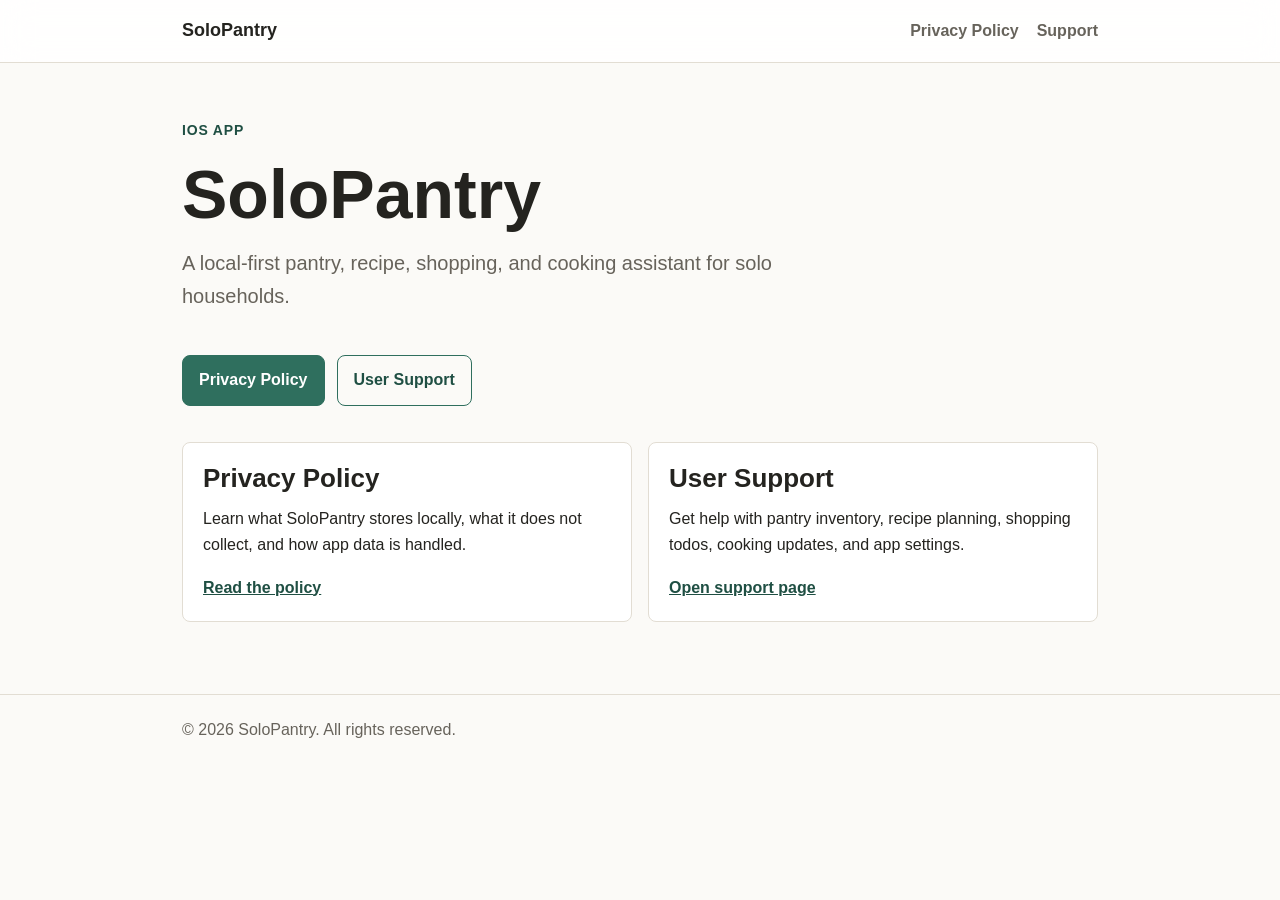
==== index.html @ 13faa622 "Initial GitHub Pages site" ====
<!doctype html>
<html lang="en">
  <head>
    <meta charset="utf-8">
    <meta name="viewport" content="width=device-width, initial-scale=1">
    <title>SoloPantry</title>
    <meta name="description" content="SoloPantry support and privacy information.">
    <link rel="stylesheet" href="assets/styles.css">
  </head>
  <body>
    <header class="site-header">
      <nav class="nav" aria-label="Main navigation">
        <a class="brand" href="./">SoloPantry</a>
        <div class="nav-links">
          <a href="privacy.html">Privacy Policy</a>
          <a href="support.html">Support</a>
        </div>
      </nav>
    </header>

    <main>
      <section class="hero">
        <div class="eyebrow">iOS App</div>
        <h1>SoloPantry</h1>
        <p class="lead">
          A local-first pantry, recipe, shopping, and cooking assistant for solo households.
        </p>
        <div class="actions">
          <a class="button" href="privacy.html">Privacy Policy</a>
          <a class="button secondary" href="support.html">User Support</a>
        </div>
      </section>

      <section class="grid" aria-label="Important links">
        <article class="card">
          <h2>Privacy Policy</h2>
          <p>
            Learn what SoloPantry stores locally, what it does not collect, and how app data is handled.
          </p>
          <a href="privacy.html">Read the policy</a>
        </article>

        <article class="card">
          <h2>User Support</h2>
          <p>
            Get help with pantry inventory, recipe planning, shopping todos, cooking updates, and app settings.
          </p>
          <a href="support.html">Open support page</a>
        </article>
      </section>
    </main>

    <footer class="site-footer">
      <div class="footer-inner">
        <span>&copy; 2026 SoloPantry. All rights reserved.</span>
      </div>
    </footer>
  </body>
</html>
---- assets/styles.css ----
:root {
  color-scheme: light dark;
  --bg: #fbfaf7;
  --panel: #ffffff;
  --text: #24231f;
  --muted: #67635b;
  --line: #e2ddd3;
  --accent: #2f6f5e;
  --accent-strong: #1f4f43;
  --soft: #eef5f1;
}

* {
  box-sizing: border-box;
}

body {
  margin: 0;
  font-family: -apple-system, BlinkMacSystemFont, "Segoe UI", sans-serif;
  background: var(--bg);
  color: var(--text);
  line-height: 1.65;
}

a {
  color: var(--accent-strong);
  font-weight: 600;
}

.site-header {
  border-bottom: 1px solid var(--line);
  background: rgba(255, 255, 255, 0.82);
  backdrop-filter: blur(16px);
  position: sticky;
  top: 0;
}

.nav {
  max-width: 960px;
  margin: 0 auto;
  padding: 16px 22px;
  display: flex;
  align-items: center;
  justify-content: space-between;
  gap: 16px;
}

.brand {
  color: var(--text);
  font-size: 18px;
  font-weight: 750;
  text-decoration: none;
}

.nav-links {
  display: flex;
  gap: 18px;
  flex-wrap: wrap;
}

.nav-links a {
  color: var(--muted);
  text-decoration: none;
}

.nav-links a:hover,
.nav-links a[aria-current="page"] {
  color: var(--accent-strong);
}

main {
  max-width: 960px;
  margin: 0 auto;
  padding: 56px 22px 72px;
}

.hero {
  display: grid;
  gap: 18px;
  max-width: 760px;
}

.eyebrow {
  color: var(--accent-strong);
  font-size: 14px;
  font-weight: 750;
  letter-spacing: 0.06em;
  text-transform: uppercase;
}

h1 {
  margin: 0;
  font-size: clamp(36px, 7vw, 68px);
  line-height: 1.02;
  letter-spacing: 0;
}

h2 {
  margin: 44px 0 12px;
  font-size: 26px;
  line-height: 1.2;
  letter-spacing: 0;
}

h3 {
  margin: 28px 0 8px;
  font-size: 19px;
}

p {
  margin: 0 0 16px;
}

.lead {
  color: var(--muted);
  font-size: 20px;
  max-width: 700px;
}

.actions {
  display: flex;
  gap: 12px;
  flex-wrap: wrap;
  margin-top: 8px;
}

.button {
  border: 1px solid var(--accent);
  border-radius: 8px;
  color: #ffffff;
  background: var(--accent);
  padding: 11px 16px;
  text-decoration: none;
  display: inline-flex;
  align-items: center;
  justify-content: center;
  min-height: 44px;
}

.button.secondary {
  color: var(--accent-strong);
  background: transparent;
}

.grid {
  display: grid;
  grid-template-columns: repeat(2, minmax(0, 1fr));
  gap: 16px;
  margin-top: 36px;
}

.card {
  background: var(--panel);
  border: 1px solid var(--line);
  border-radius: 8px;
  padding: 20px;
}

.card h2,
.card h3 {
  margin-top: 0;
}

.content {
  max-width: 760px;
}

.muted {
  color: var(--muted);
}

ul {
  padding-left: 22px;
}

li {
  margin: 8px 0;
}

.site-footer {
  border-top: 1px solid var(--line);
  color: var(--muted);
}

.footer-inner {
  max-width: 960px;
  margin: 0 auto;
  padding: 22px;
}

@media (max-width: 680px) {
  .nav {
    align-items: flex-start;
    flex-direction: column;
  }

  .grid {
    grid-template-columns: 1fr;
  }
}

@media (prefers-color-scheme: dark) {
  :root {
    --bg: #151613;
    --panel: #1f211d;
    --text: #f3f0e8;
    --muted: #b7b0a3;
    --line: #36382f;
    --accent: #8bc7ad;
    --accent-strong: #a8dec8;
    --soft: #1d2a24;
  }

  .site-header {
    background: rgba(31, 33, 29, 0.82);
  }

  .button {
    color: #102019;
  }

  .button.secondary {
    color: var(--accent-strong);
  }
}
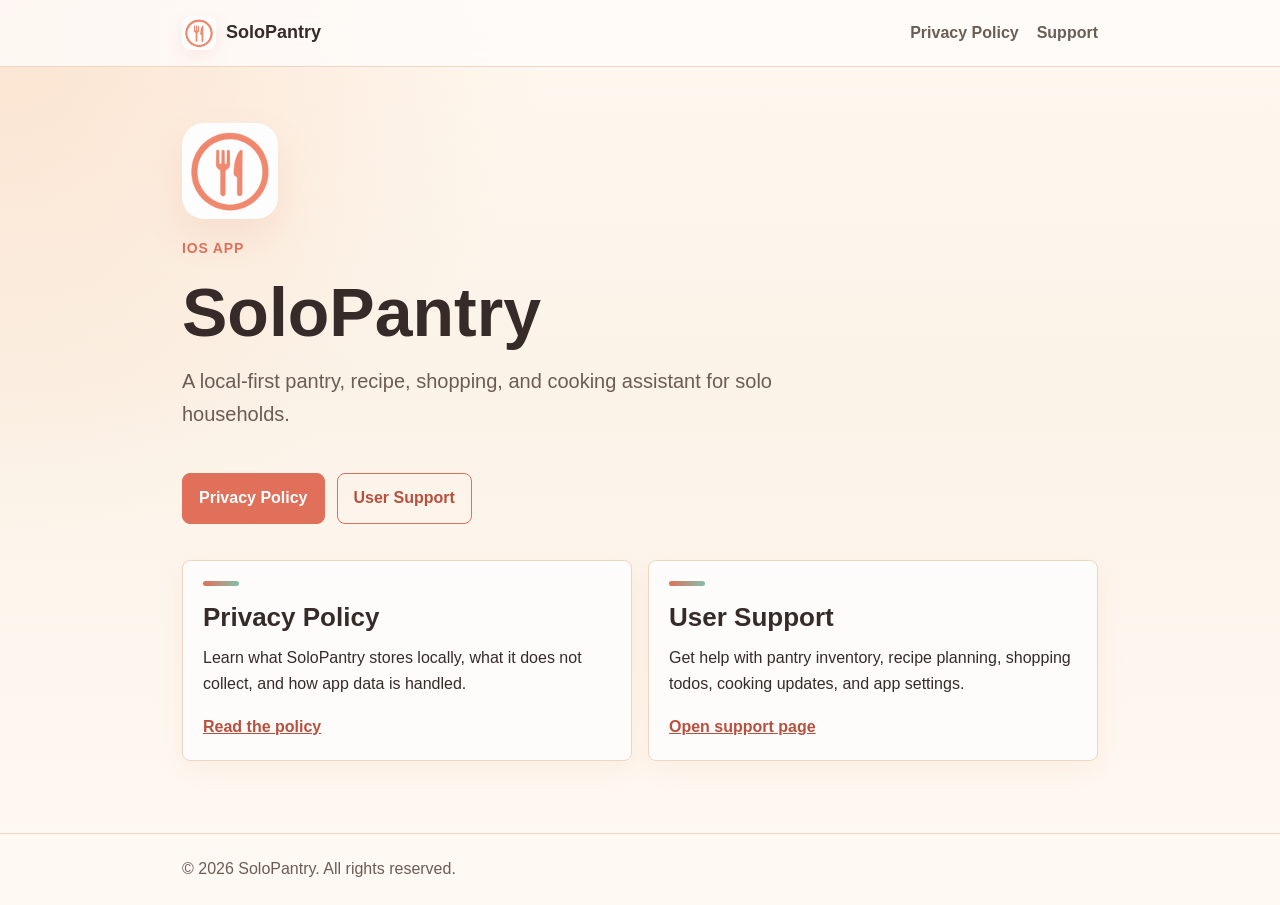
==== commit 8447ad40: "Add app logo and match app theme" ====
--- a/index.html
+++ b/index.html
@@ -5,12 +5,17 @@
     <meta name="viewport" content="width=device-width, initial-scale=1">
     <title>SoloPantry</title>
     <meta name="description" content="SoloPantry support and privacy information.">
+    <link rel="icon" href="assets/app-icon.png">
+    <link rel="apple-touch-icon" href="assets/app-icon.png">
     <link rel="stylesheet" href="assets/styles.css">
   </head>
   <body>
     <header class="site-header">
       <nav class="nav" aria-label="Main navigation">
-        <a class="brand" href="./">SoloPantry</a>
+        <a class="brand" href="./">
+          <img class="brand-icon" src="assets/app-icon.png" alt="" width="34" height="34">
+          <span>SoloPantry</span>
+        </a>
         <div class="nav-links">
           <a href="privacy.html">Privacy Policy</a>
           <a href="support.html">Support</a>
@@ -20,6 +25,7 @@
 
     <main>
       <section class="hero">
+        <img class="hero-logo" src="assets/app-icon.png" alt="SoloPantry app icon" width="96" height="96">
         <div class="eyebrow">iOS App</div>
         <h1>SoloPantry</h1>
         <p class="lead">
--- a/assets/styles.css
+++ b/assets/styles.css
@@ -1,13 +1,16 @@
 :root {
   color-scheme: light dark;
-  --bg: #fbfaf7;
-  --panel: #ffffff;
-  --text: #24231f;
-  --muted: #67635b;
-  --line: #e2ddd3;
-  --accent: #2f6f5e;
-  --accent-strong: #1f4f43;
-  --soft: #eef5f1;
+  --bg: #fbf3e8;
+  --panel: #fefcfa;
+  --text: #362b29;
+  --muted: #6b5c54;
+  --line: #edd6c4;
+  --accent: #e0705a;
+  --accent-strong: #b94f3d;
+  --peach: #f5bd94;
+  --mint: #85c0a9;
+  --soft: #fce6d7;
+  --shadow: rgba(224, 112, 90, 0.12);
 }
 
 * {
@@ -17,7 +20,9 @@
 body {
   margin: 0;
   font-family: -apple-system, BlinkMacSystemFont, "Segoe UI", sans-serif;
-  background: var(--bg);
+  background:
+    radial-gradient(circle at top left, rgba(245, 189, 148, 0.34), transparent 34rem),
+    linear-gradient(180deg, #fff8f0 0%, var(--bg) 42%, #fff9f3 100%);
   color: var(--text);
   line-height: 1.65;
 }
@@ -29,10 +34,11 @@
 
 .site-header {
   border-bottom: 1px solid var(--line);
-  background: rgba(255, 255, 255, 0.82);
+  background: rgba(254, 252, 250, 0.82);
   backdrop-filter: blur(16px);
   position: sticky;
   top: 0;
+  z-index: 10;
 }
 
 .nav {
@@ -50,6 +56,16 @@
   font-size: 18px;
   font-weight: 750;
   text-decoration: none;
+  display: inline-flex;
+  align-items: center;
+  gap: 10px;
+}
+
+.brand-icon {
+  width: 34px;
+  height: 34px;
+  border-radius: 9px;
+  box-shadow: 0 6px 18px var(--shadow);
 }
 
 .nav-links {
@@ -65,7 +81,7 @@
 
 .nav-links a:hover,
 .nav-links a[aria-current="page"] {
-  color: var(--accent-strong);
+  color: var(--accent);
 }
 
 main {
@@ -80,8 +96,15 @@
   max-width: 760px;
 }
 
+.hero-logo {
+  width: 96px;
+  height: 96px;
+  border-radius: 22px;
+  box-shadow: 0 18px 38px var(--shadow);
+}
+
 .eyebrow {
-  color: var(--accent-strong);
+  color: var(--accent);
   font-size: 14px;
   font-weight: 750;
   letter-spacing: 0.06em;
@@ -142,6 +165,10 @@
   background: transparent;
 }
 
+.button:hover {
+  transform: translateY(-1px);
+}
+
 .grid {
   display: grid;
   grid-template-columns: repeat(2, minmax(0, 1fr));
@@ -154,6 +181,17 @@
   border: 1px solid var(--line);
   border-radius: 8px;
   padding: 20px;
+  box-shadow: 0 8px 24px rgba(245, 189, 148, 0.16);
+}
+
+.card::before {
+  content: "";
+  display: block;
+  width: 36px;
+  height: 5px;
+  margin-bottom: 16px;
+  border-radius: 999px;
+  background: linear-gradient(90deg, var(--accent), var(--mint));
 }
 
 .card h2,
@@ -201,22 +239,31 @@
 
 @media (prefers-color-scheme: dark) {
   :root {
-    --bg: #151613;
-    --panel: #1f211d;
-    --text: #f3f0e8;
-    --muted: #b7b0a3;
-    --line: #36382f;
-    --accent: #8bc7ad;
-    --accent-strong: #a8dec8;
-    --soft: #1d2a24;
+    --bg: #000000;
+    --panel: #1c1c1e;
+    --text: #f0e4d2;
+    --muted: #9f9486;
+    --line: #3a3128;
+    --accent: #e88066;
+    --accent-strong: #ffb29d;
+    --peach: #c28a63;
+    --mint: #7faa97;
+    --soft: #241b17;
+    --shadow: rgba(232, 128, 102, 0.2);
+  }
+
+  body {
+    background:
+      radial-gradient(circle at top left, rgba(194, 138, 99, 0.2), transparent 30rem),
+      var(--bg);
   }
 
   .site-header {
-    background: rgba(31, 33, 29, 0.82);
+    background: rgba(28, 28, 30, 0.82);
   }
 
   .button {
-    color: #102019;
+    color: #1b100d;
   }
 
   .button.secondary {
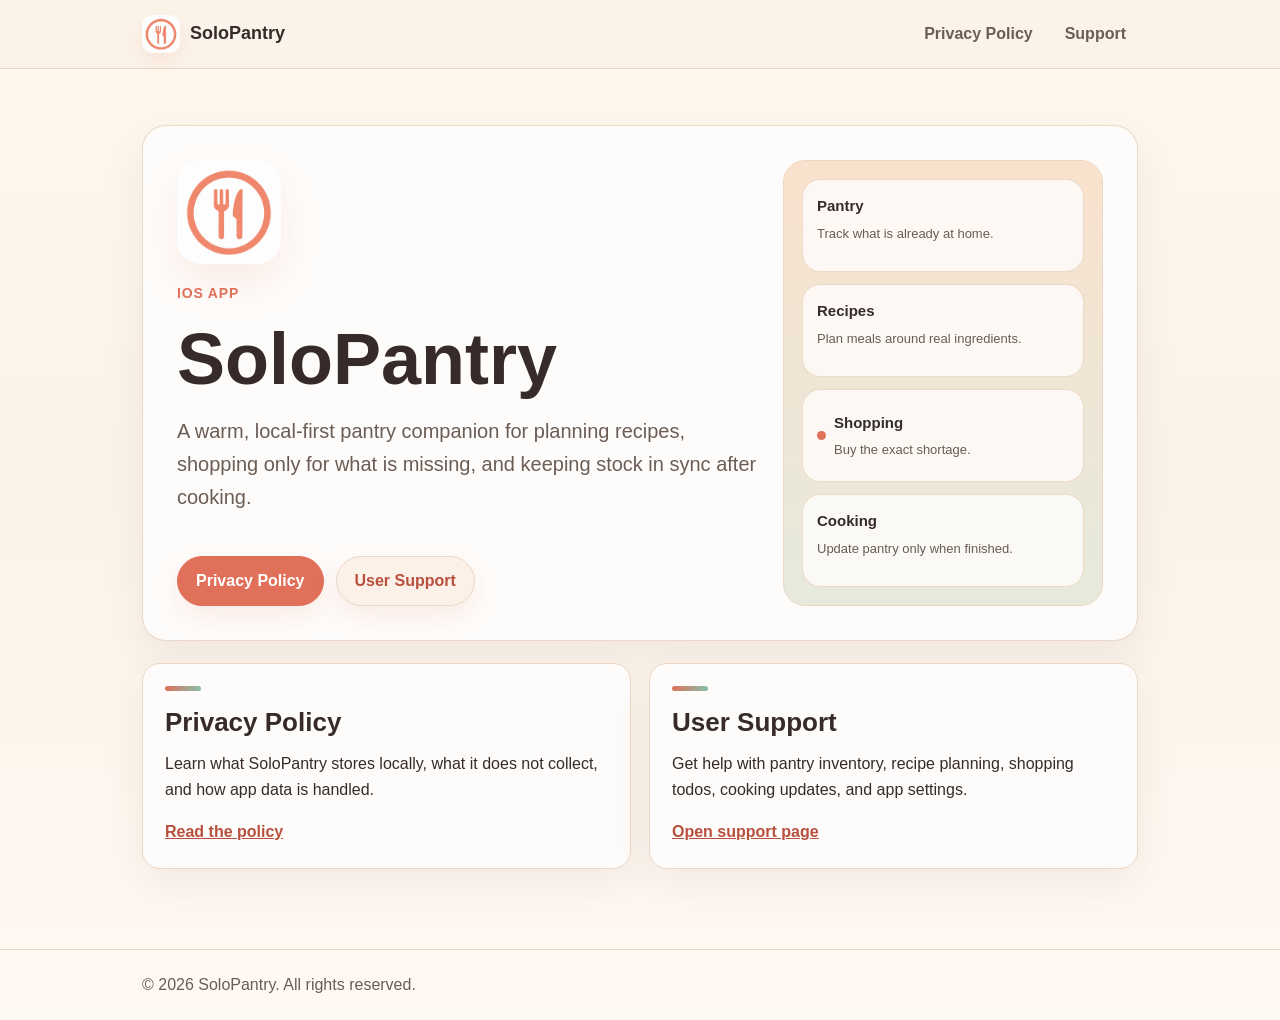
==== commit f77ef822: "Redesign Pages to match app theme" ====
--- a/index.html
+++ b/index.html
@@ -25,15 +25,38 @@
 
     <main>
       <section class="hero">
-        <img class="hero-logo" src="assets/app-icon.png" alt="SoloPantry app icon" width="96" height="96">
-        <div class="eyebrow">iOS App</div>
-        <h1>SoloPantry</h1>
-        <p class="lead">
-          A local-first pantry, recipe, shopping, and cooking assistant for solo households.
-        </p>
-        <div class="actions">
-          <a class="button" href="privacy.html">Privacy Policy</a>
-          <a class="button secondary" href="support.html">User Support</a>
+        <div class="hero-copy">
+          <img class="hero-logo" src="assets/app-icon.png" alt="SoloPantry app icon" width="104" height="104">
+          <div class="eyebrow">iOS App</div>
+          <h1>SoloPantry</h1>
+          <p class="lead">
+            A warm, local-first pantry companion for planning recipes, shopping only for what is missing, and keeping stock in sync after cooking.
+          </p>
+          <div class="actions">
+            <a class="button" href="privacy.html">Privacy Policy</a>
+            <a class="button secondary" href="support.html">User Support</a>
+          </div>
+        </div>
+
+        <div class="hero-preview" aria-label="SoloPantry workflow preview">
+          <div class="mini-card">
+            <strong>Pantry</strong>
+            <span>Track what is already at home.</span>
+          </div>
+          <div class="mini-card">
+            <strong>Recipes</strong>
+            <span>Plan meals around real ingredients.</span>
+          </div>
+          <div class="mini-card mini-status">
+            <div>
+              <strong>Shopping</strong>
+              <span>Buy the exact shortage.</span>
+            </div>
+          </div>
+          <div class="mini-card">
+            <strong>Cooking</strong>
+            <span>Update pantry only when finished.</span>
+          </div>
         </div>
       </section>
 
--- a/assets/styles.css
+++ b/assets/styles.css
@@ -11,6 +11,7 @@
   --mint: #85c0a9;
   --soft: #fce6d7;
   --shadow: rgba(224, 112, 90, 0.12);
+  --panel-shadow: 0 16px 42px rgba(92, 76, 69, 0.08);
 }
 
 * {
@@ -20,9 +21,7 @@
 body {
   margin: 0;
   font-family: -apple-system, BlinkMacSystemFont, "Segoe UI", sans-serif;
-  background:
-    radial-gradient(circle at top left, rgba(245, 189, 148, 0.34), transparent 34rem),
-    linear-gradient(180deg, #fff8f0 0%, var(--bg) 42%, #fff9f3 100%);
+  background: linear-gradient(180deg, #fff8f0 0%, var(--bg) 46%, #fff9f3 100%);
   color: var(--text);
   line-height: 1.65;
 }
@@ -34,7 +33,7 @@
 
 .site-header {
   border-bottom: 1px solid var(--line);
-  background: rgba(254, 252, 250, 0.82);
+  background: rgba(251, 243, 232, 0.86);
   backdrop-filter: blur(16px);
   position: sticky;
   top: 0;
@@ -42,9 +41,9 @@
 }
 
 .nav {
-  max-width: 960px;
+  max-width: 1040px;
   margin: 0 auto;
-  padding: 16px 22px;
+  padding: 14px 22px;
   display: flex;
   align-items: center;
   justify-content: space-between;
@@ -62,45 +61,107 @@
 }
 
 .brand-icon {
-  width: 34px;
-  height: 34px;
-  border-radius: 9px;
-  box-shadow: 0 6px 18px var(--shadow);
+  width: 38px;
+  height: 38px;
+  border-radius: 11px;
+  box-shadow: 0 8px 20px var(--shadow);
 }
 
 .nav-links {
   display: flex;
-  gap: 18px;
+  gap: 8px;
   flex-wrap: wrap;
 }
 
 .nav-links a {
+  border-radius: 999px;
   color: var(--muted);
+  padding: 7px 12px;
   text-decoration: none;
 }
 
 .nav-links a:hover,
 .nav-links a[aria-current="page"] {
   color: var(--accent);
+  background: rgba(245, 189, 148, 0.24);
 }
 
 main {
-  max-width: 960px;
+  max-width: 1040px;
   margin: 0 auto;
-  padding: 56px 22px 72px;
+  padding: 56px 22px 80px;
 }
 
 .hero {
+  background: var(--panel);
+  border: 1px solid rgba(237, 214, 196, 0.95);
+  border-radius: 24px;
+  box-shadow: var(--panel-shadow);
+  display: grid;
+  gap: 26px;
+  grid-template-columns: minmax(0, 1fr) 320px;
+  overflow: hidden;
+  padding: 34px;
+}
+
+.hero-copy {
+  align-self: center;
   display: grid;
   gap: 18px;
-  max-width: 760px;
+  max-width: 670px;
 }
 
 .hero-logo {
-  width: 96px;
-  height: 96px;
+  width: 104px;
+  height: 104px;
+  border-radius: 24px;
+  box-shadow: 0 18px 38px var(--shadow);
+}
+
+.hero-preview {
+  align-self: stretch;
+  background:
+    linear-gradient(180deg, rgba(245, 189, 148, 0.32), rgba(133, 192, 169, 0.18)),
+    var(--bg);
+  border: 1px solid var(--line);
   border-radius: 22px;
-  box-shadow: 0 18px 38px var(--shadow);
+  display: grid;
+  gap: 12px;
+  padding: 18px;
+}
+
+.mini-card {
+  background: rgba(254, 252, 250, 0.86);
+  border: 1px solid rgba(237, 214, 196, 0.9);
+  border-radius: 18px;
+  padding: 14px;
+}
+
+.mini-card strong {
+  display: block;
+  font-size: 15px;
+  margin-bottom: 4px;
+}
+
+.mini-card span {
+  color: var(--muted);
+  display: block;
+  font-size: 13px;
+}
+
+.mini-status {
+  align-items: center;
+  display: flex;
+  gap: 8px;
+}
+
+.mini-status::before {
+  background: var(--accent);
+  border-radius: 999px;
+  content: "";
+  display: inline-block;
+  height: 9px;
+  width: 9px;
 }
 
 .eyebrow {
@@ -113,7 +174,7 @@
 
 h1 {
   margin: 0;
-  font-size: clamp(36px, 7vw, 68px);
+  font-size: clamp(38px, 7vw, 72px);
   line-height: 1.02;
   letter-spacing: 0;
 }
@@ -149,10 +210,11 @@
 
 .button {
   border: 1px solid var(--accent);
-  border-radius: 8px;
+  border-radius: 999px;
   color: #ffffff;
   background: var(--accent);
-  padding: 11px 16px;
+  box-shadow: 0 10px 24px var(--shadow);
+  padding: 11px 18px;
   text-decoration: none;
   display: inline-flex;
   align-items: center;
@@ -161,8 +223,9 @@
 }
 
 .button.secondary {
+  border-color: var(--line);
   color: var(--accent-strong);
-  background: transparent;
+  background: rgba(245, 189, 148, 0.18);
 }
 
 .button:hover {
@@ -172,16 +235,16 @@
 .grid {
   display: grid;
   grid-template-columns: repeat(2, minmax(0, 1fr));
-  gap: 16px;
-  margin-top: 36px;
+  gap: 18px;
+  margin-top: 22px;
 }
 
 .card {
   background: var(--panel);
   border: 1px solid var(--line);
-  border-radius: 8px;
-  padding: 20px;
-  box-shadow: 0 8px 24px rgba(245, 189, 148, 0.16);
+  border-radius: 18px;
+  padding: 22px;
+  box-shadow: var(--panel-shadow);
 }
 
 .card::before {
@@ -200,7 +263,51 @@
 }
 
 .content {
-  max-width: 760px;
+  max-width: 820px;
+}
+
+.page-panel {
+  background: var(--panel);
+  border: 1px solid var(--line);
+  border-radius: 24px;
+  box-shadow: var(--panel-shadow);
+  padding: 34px;
+}
+
+.page-title {
+  align-items: center;
+  display: flex;
+  gap: 18px;
+  margin-bottom: 22px;
+}
+
+.page-title img {
+  height: 72px;
+  width: 72px;
+  border-radius: 18px;
+  box-shadow: 0 14px 28px var(--shadow);
+}
+
+.info-list {
+  display: grid;
+  gap: 10px;
+  grid-template-columns: repeat(2, minmax(0, 1fr));
+  list-style: none;
+  margin: 18px 0;
+  padding: 0;
+}
+
+.info-list li {
+  background: rgba(252, 230, 215, 0.46);
+  border: 1px solid rgba(237, 214, 196, 0.9);
+  border-radius: 14px;
+  margin: 0;
+  padding: 12px 14px;
+}
+
+.faq-block {
+  border-top: 1px solid var(--line);
+  padding-top: 18px;
 }
 
 .muted {
@@ -221,9 +328,20 @@
 }
 
 .footer-inner {
-  max-width: 960px;
+  max-width: 1040px;
   margin: 0 auto;
   padding: 22px;
+}
+
+@media (max-width: 840px) {
+  .hero {
+    grid-template-columns: 1fr;
+    padding: 24px;
+  }
+
+  .hero-preview {
+    grid-template-columns: 1fr;
+  }
 }
 
 @media (max-width: 680px) {
@@ -234,6 +352,14 @@
 
   .grid {
     grid-template-columns: 1fr;
+  }
+
+  .info-list {
+    grid-template-columns: 1fr;
+  }
+
+  .page-panel {
+    padding: 24px;
   }
 }
 
@@ -250,16 +376,15 @@
     --mint: #7faa97;
     --soft: #241b17;
     --shadow: rgba(232, 128, 102, 0.2);
+    --panel-shadow: 0 16px 42px rgba(0, 0, 0, 0.34);
   }
 
   body {
-    background:
-      radial-gradient(circle at top left, rgba(194, 138, 99, 0.2), transparent 30rem),
-      var(--bg);
+    background: linear-gradient(180deg, #100907 0%, var(--bg) 42%, #000000 100%);
   }
 
   .site-header {
-    background: rgba(28, 28, 30, 0.82);
+    background: rgba(0, 0, 0, 0.78);
   }
 
   .button {
@@ -269,4 +394,12 @@
   .button.secondary {
     color: var(--accent-strong);
   }
-}
+
+  .mini-card {
+    background: rgba(28, 28, 30, 0.8);
+  }
+
+  .info-list li {
+    background: rgba(36, 27, 23, 0.7);
+  }
+}
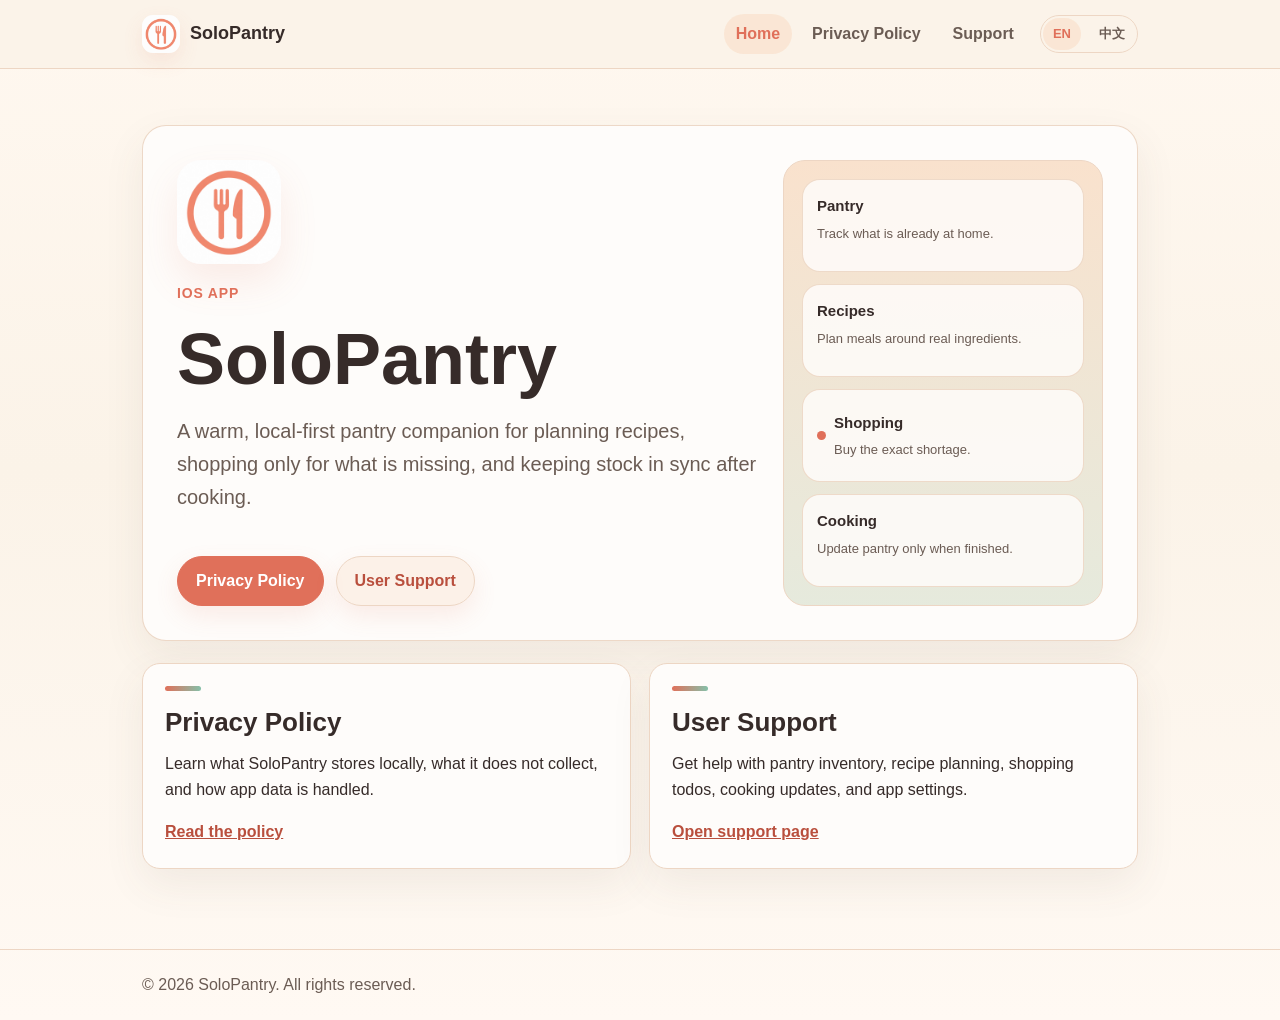
==== commit 4b51d62a: "Add bilingual Pages support" ====
--- a/index.html
+++ b/index.html
@@ -5,6 +5,8 @@
     <meta name="viewport" content="width=device-width, initial-scale=1">
     <title>SoloPantry</title>
     <meta name="description" content="SoloPantry support and privacy information.">
+    <link rel="alternate" hreflang="en" href="https://aucu1608.github.io/solo_pantry_pages/">
+    <link rel="alternate" hreflang="zh-Hans" href="https://aucu1608.github.io/solo_pantry_pages/zh.html">
     <link rel="icon" href="assets/app-icon.png">
     <link rel="apple-touch-icon" href="assets/app-icon.png">
     <link rel="stylesheet" href="assets/styles.css">
@@ -16,9 +18,16 @@
           <img class="brand-icon" src="assets/app-icon.png" alt="" width="34" height="34">
           <span>SoloPantry</span>
         </a>
-        <div class="nav-links">
-          <a href="privacy.html">Privacy Policy</a>
-          <a href="support.html">Support</a>
+        <div class="nav-actions">
+          <div class="nav-links">
+            <a href="./" aria-current="page">Home</a>
+            <a href="privacy.html">Privacy Policy</a>
+            <a href="support.html">Support</a>
+          </div>
+          <div class="language-switch" aria-label="Language">
+            <a href="./" aria-current="true">EN</a>
+            <a href="zh.html" lang="zh-Hans">中文</a>
+          </div>
         </div>
       </nav>
     </header>
--- a/assets/styles.css
+++ b/assets/styles.css
@@ -67,13 +67,22 @@
   box-shadow: 0 8px 20px var(--shadow);
 }
 
-.nav-links {
+.nav-actions {
+  align-items: center;
+  display: flex;
+  gap: 14px;
+  flex-wrap: wrap;
+}
+
+.nav-links,
+.language-switch {
   display: flex;
   gap: 8px;
   flex-wrap: wrap;
 }
 
-.nav-links a {
+.nav-links a,
+.language-switch a {
   border-radius: 999px;
   color: var(--muted);
   padding: 7px 12px;
@@ -81,9 +90,22 @@
 }
 
 .nav-links a:hover,
-.nav-links a[aria-current="page"] {
+.nav-links a[aria-current="page"],
+.language-switch a:hover,
+.language-switch a[aria-current="true"] {
   color: var(--accent);
   background: rgba(245, 189, 148, 0.24);
+}
+
+.language-switch {
+  border: 1px solid var(--line);
+  border-radius: 999px;
+  padding: 2px;
+}
+
+.language-switch a {
+  font-size: 13px;
+  padding: 5px 10px;
 }
 
 main {
@@ -348,6 +370,12 @@
   .nav {
     align-items: flex-start;
     flex-direction: column;
+  }
+
+  .nav-actions {
+    align-items: flex-start;
+    flex-direction: column;
+    gap: 10px;
   }
 
   .grid {
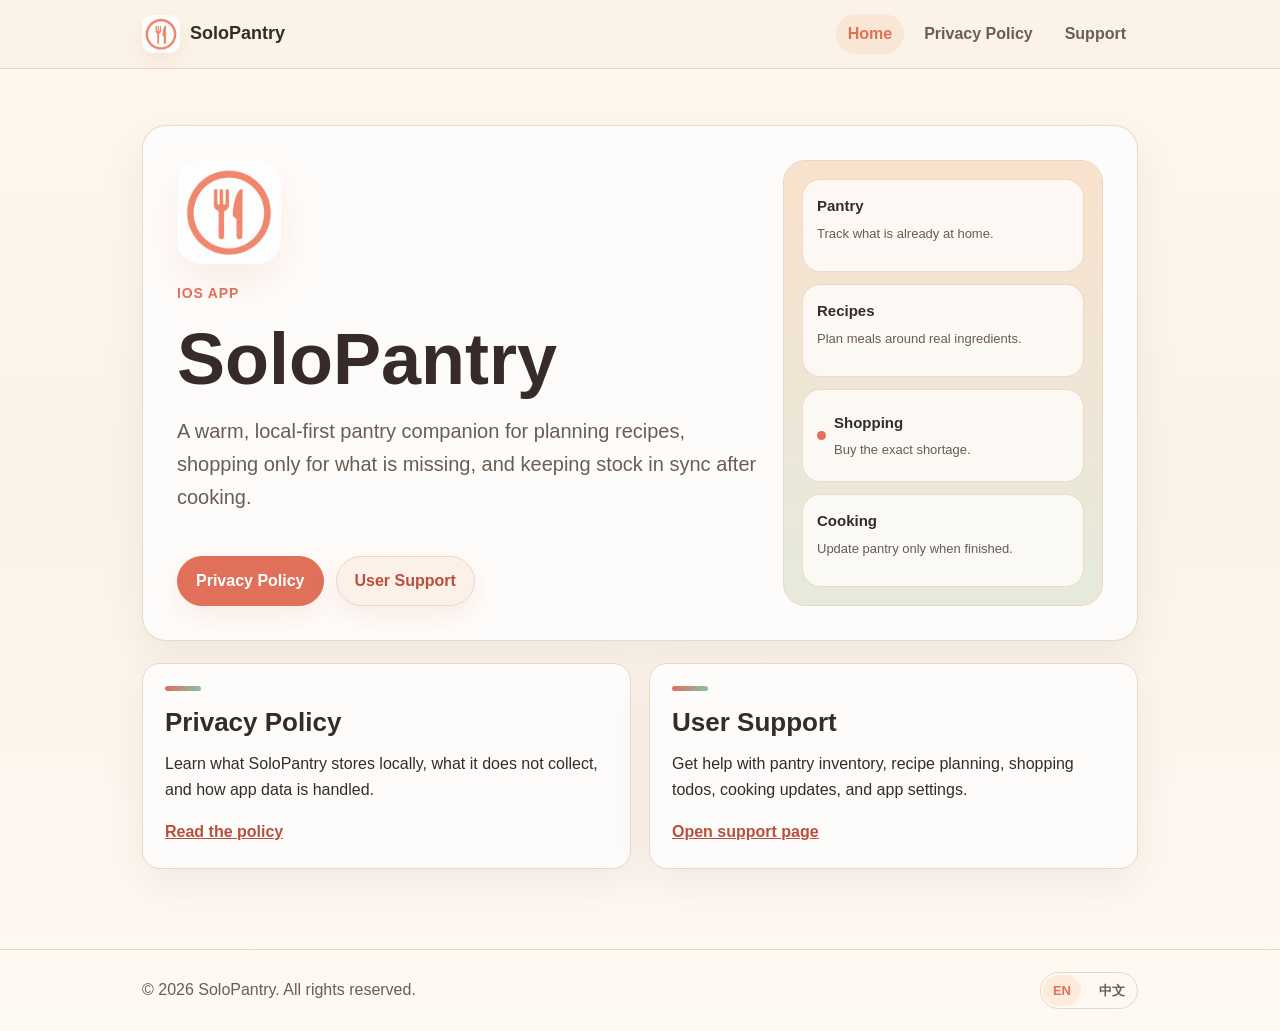
==== commit 27daaf2f: "Move language switch to footer" ====
--- a/index.html
+++ b/index.html
@@ -23,10 +23,6 @@
             <a href="./" aria-current="page">Home</a>
             <a href="privacy.html">Privacy Policy</a>
             <a href="support.html">Support</a>
-          </div>
-          <div class="language-switch" aria-label="Language">
-            <a href="./" aria-current="true">EN</a>
-            <a href="zh.html" lang="zh-Hans">中文</a>
           </div>
         </div>
       </nav>
@@ -91,6 +87,10 @@
     <footer class="site-footer">
       <div class="footer-inner">
         <span>&copy; 2026 SoloPantry. All rights reserved.</span>
+        <div class="language-switch" aria-label="Language">
+          <a href="./" aria-current="true">EN</a>
+          <a href="zh.html" lang="zh-Hans">中文</a>
+        </div>
       </div>
     </footer>
   </body>
--- a/assets/styles.css
+++ b/assets/styles.css
@@ -350,6 +350,11 @@
 }
 
 .footer-inner {
+  align-items: center;
+  display: flex;
+  justify-content: space-between;
+  gap: 14px;
+  flex-wrap: wrap;
   max-width: 1040px;
   margin: 0 auto;
   padding: 22px;
